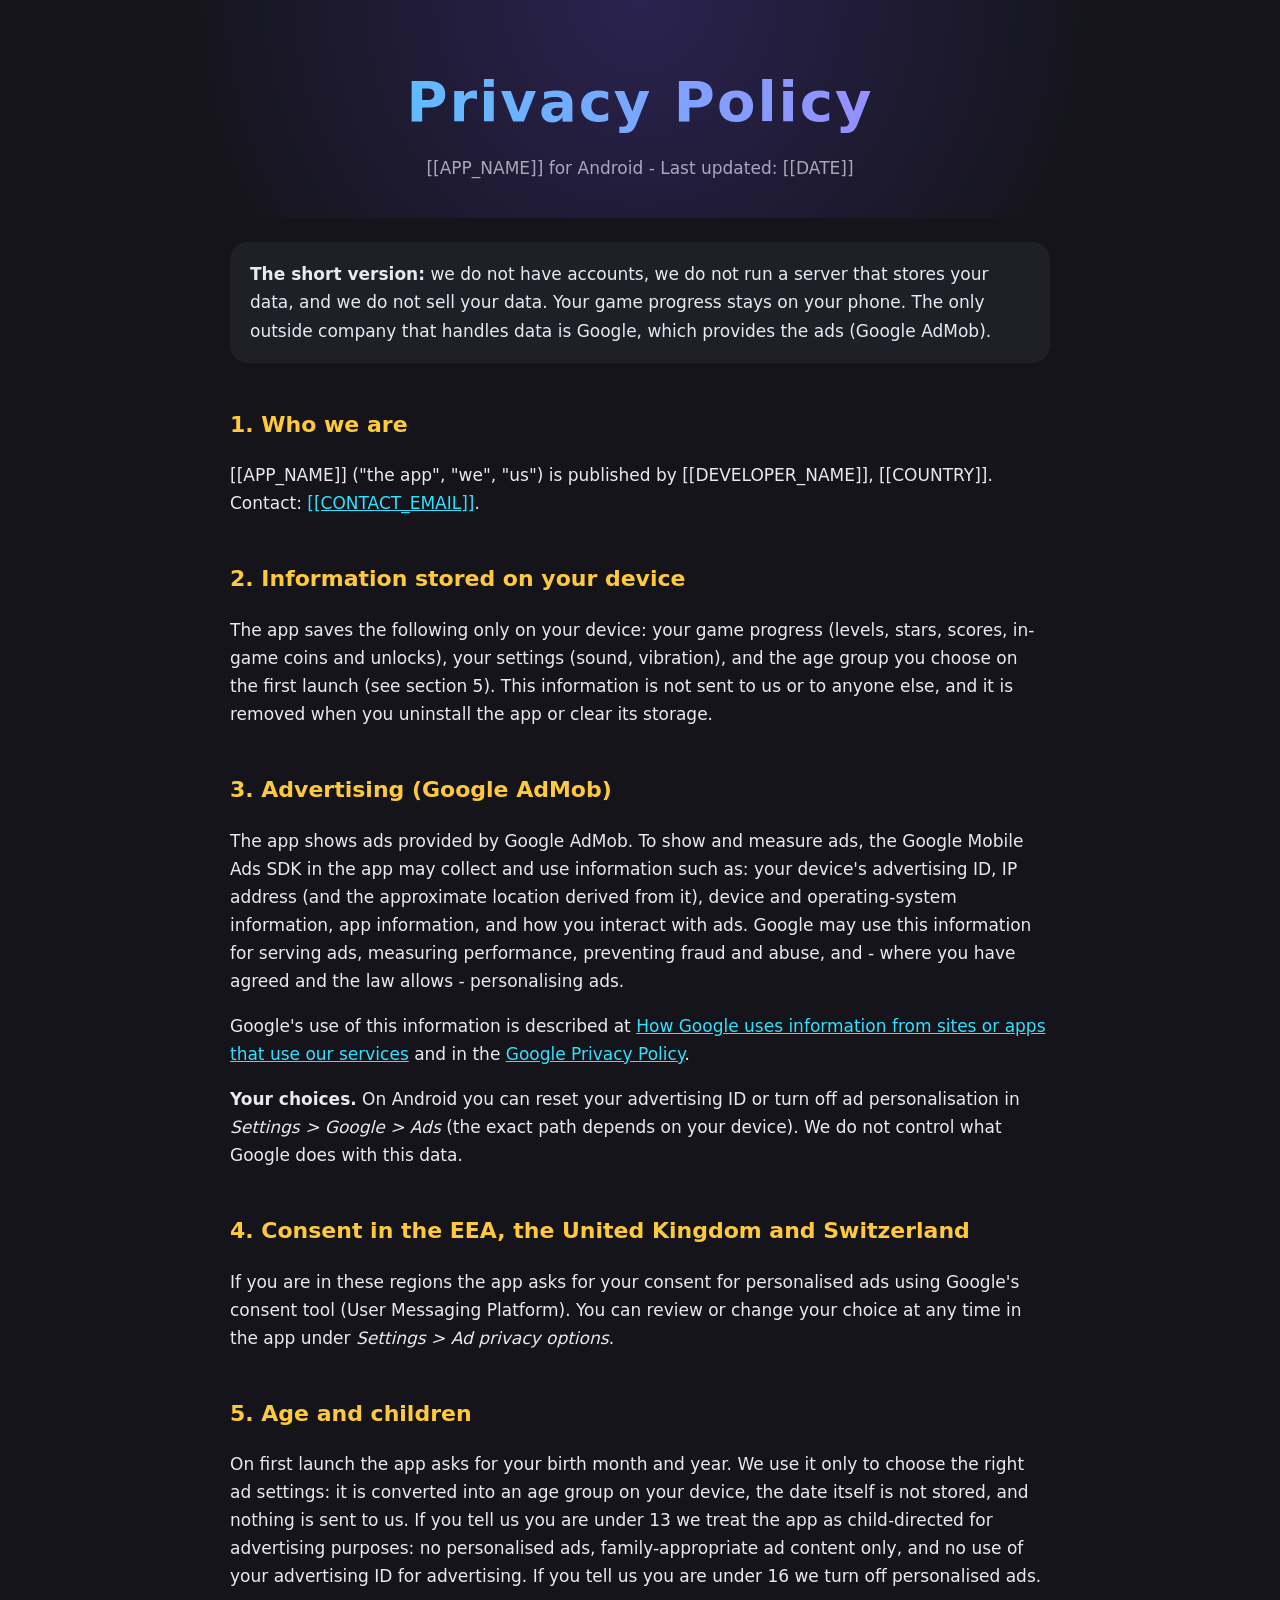
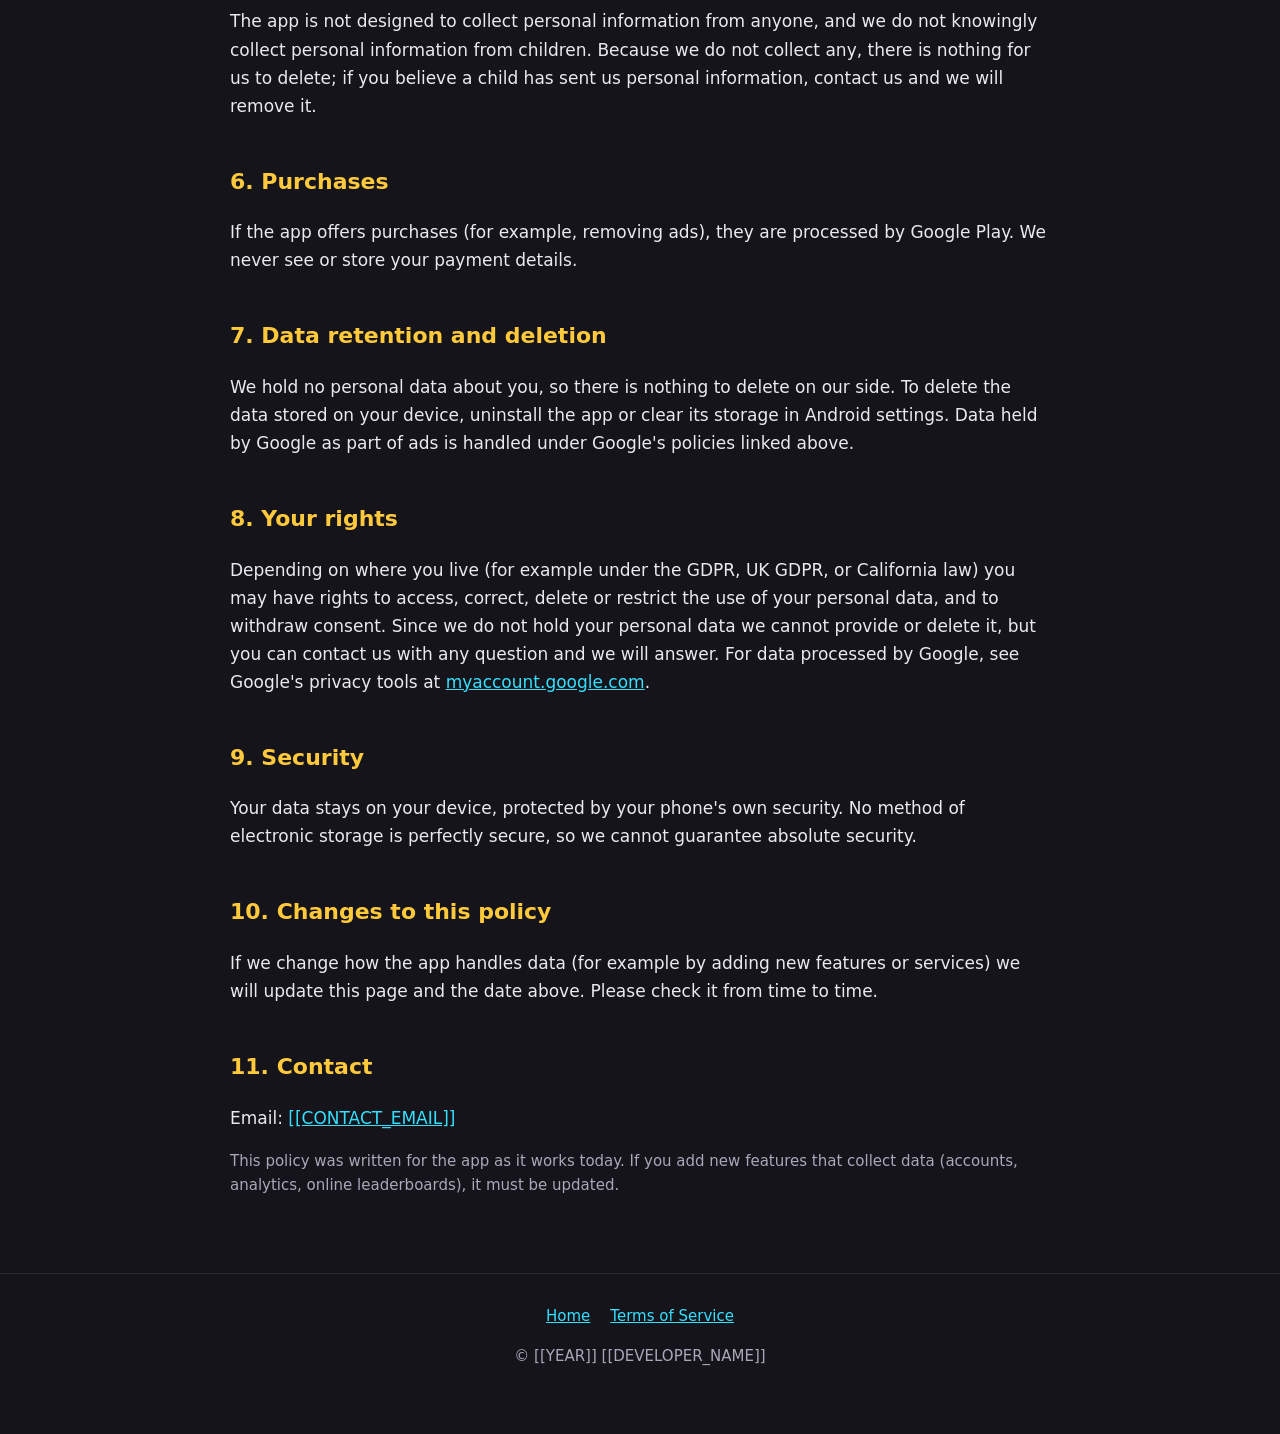
==== privacy.html @ 651bb615 "Add files via upload" ====
<!DOCTYPE html>
<html lang="en"><head><meta charset="utf-8"><meta name="viewport" content="width=device-width,initial-scale=1">
<title>Privacy Policy - [[APP_NAME]]</title><link rel="stylesheet" href="style.css"></head>
<body>
<header><h1>Privacy Policy</h1><div class="tag">[[APP_NAME]] for Android - Last updated: [[DATE]]</div></header>
<main>
<div class="card"><b>The short version:</b> we do not have accounts, we do not run a server that stores your data, and we do not sell your data. Your game progress stays on your phone. The only outside company that handles data is Google, which provides the ads (Google AdMob).</div>

<h2>1. Who we are</h2>
<p>[[APP_NAME]] ("the app", "we", "us") is published by [[DEVELOPER_NAME]], [[COUNTRY]]. Contact: <a href="mailto:[[CONTACT_EMAIL]]">[[CONTACT_EMAIL]]</a>.</p>

<h2>2. Information stored on your device</h2>
<p>The app saves the following only on your device: your game progress (levels, stars, scores, in-game coins and unlocks), your settings (sound, vibration), and the age group you choose on the first launch (see section 5). This information is not sent to us or to anyone else, and it is removed when you uninstall the app or clear its storage.</p>

<h2>3. Advertising (Google AdMob)</h2>
<p>The app shows ads provided by Google AdMob. To show and measure ads, the Google Mobile Ads SDK in the app may collect and use information such as: your device's advertising ID, IP address (and the approximate location derived from it), device and operating-system information, app information, and how you interact with ads. Google may use this information for serving ads, measuring performance, preventing fraud and abuse, and - where you have agreed and the law allows - personalising ads.</p>
<p>Google's use of this information is described at <a href="https://policies.google.com/technologies/partner-sites">How Google uses information from sites or apps that use our services</a> and in the <a href="https://policies.google.com/privacy">Google Privacy Policy</a>.</p>
<p><b>Your choices.</b> On Android you can reset your advertising ID or turn off ad personalisation in <i>Settings &gt; Google &gt; Ads</i> (the exact path depends on your device). We do not control what Google does with this data.</p>

<h2>4. Consent in the EEA, the United Kingdom and Switzerland</h2>
<p>If you are in these regions the app asks for your consent for personalised ads using Google's consent tool (User Messaging Platform). You can review or change your choice at any time in the app under <i>Settings &gt; Ad privacy options</i>.</p>

<h2>5. Age and children</h2>
<p>On first launch the app asks for your birth month and year. We use it only to choose the right ad settings: it is converted into an age group on your device, the date itself is not stored, and nothing is sent to us. If you tell us you are under 13 we treat the app as child-directed for advertising purposes: no personalised ads, family-appropriate ad content only, and no use of your advertising ID for advertising. If you tell us you are under 16 we turn off personalised ads.</p>
<p>The app is not designed to collect personal information from anyone, and we do not knowingly collect personal information from children. Because we do not collect any, there is nothing for us to delete; if you believe a child has sent us personal information, contact us and we will remove it.</p>

<h2>6. Purchases</h2>
<p>If the app offers purchases (for example, removing ads), they are processed by Google Play. We never see or store your payment details.</p>

<h2>7. Data retention and deletion</h2>
<p>We hold no personal data about you, so there is nothing to delete on our side. To delete the data stored on your device, uninstall the app or clear its storage in Android settings. Data held by Google as part of ads is handled under Google's policies linked above.</p>

<h2>8. Your rights</h2>
<p>Depending on where you live (for example under the GDPR, UK GDPR, or California law) you may have rights to access, correct, delete or restrict the use of your personal data, and to withdraw consent. Since we do not hold your personal data we cannot provide or delete it, but you can contact us with any question and we will answer. For data processed by Google, see Google's privacy tools at <a href="https://myaccount.google.com/">myaccount.google.com</a>.</p>

<h2>9. Security</h2>
<p>Your data stays on your device, protected by your phone's own security. No method of electronic storage is perfectly secure, so we cannot guarantee absolute security.</p>

<h2>10. Changes to this policy</h2>
<p>If we change how the app handles data (for example by adding new features or services) we will update this page and the date above. Please check it from time to time.</p>

<h2>11. Contact</h2>
<p>Email: <a href="mailto:[[CONTACT_EMAIL]]">[[CONTACT_EMAIL]]</a></p>
<p class="note">This policy was written for the app as it works today. If you add new features that collect data (accounts, analytics, online leaderboards), it must be updated.</p>
</main>
<footer><nav><a href="index.html">Home</a><a href="terms.html">Terms of Service</a></nav><p>&copy; [[YEAR]] [[DEVELOPER_NAME]]</p></footer>
</body></html>
---- style.css ----
:root{--bg:#14141a;--card:#1f1f28;--ink:#e9e9f2;--mut:#a8a8ba;--a:#35e0ff;--b:#c06bff;--g:#ffc93c}
*{box-sizing:border-box}
body{margin:0;background:var(--bg);color:var(--ink);font:17px/1.65 system-ui,-apple-system,"Segoe UI",Roboto,Arial,sans-serif}
a{color:var(--a)}
header{padding:56px 20px 36px;text-align:center;background:radial-gradient(circle at 50% 0,#2a2350 0,var(--bg) 70%)}
h1{margin:0;font-size:clamp(34px,8vw,56px);letter-spacing:2px;background:linear-gradient(90deg,var(--a),var(--b));-webkit-background-clip:text;background-clip:text;color:transparent}
.sub{color:var(--g);font-weight:700;letter-spacing:2px;margin-top:8px}
.tag{color:var(--mut);margin-top:6px}
main{max-width:860px;margin:0 auto;padding:10px 20px 60px}
h2{margin-top:2em;color:var(--g);font-size:22px}
h3{margin-top:1.4em;font-size:18px}
.card{background:var(--card);border-radius:18px;padding:18px 20px;margin:14px 0}
.grid{display:grid;grid-template-columns:repeat(auto-fit,minmax(240px,1fr));gap:14px}
.grid .card{margin:0}
.grid b{color:var(--a)}
footer{text-align:center;color:var(--mut);padding:30px 20px 50px;border-top:1px solid #2b2b36;font-size:15px}
nav a{margin:0 10px}
.note{color:var(--mut);font-size:15px}
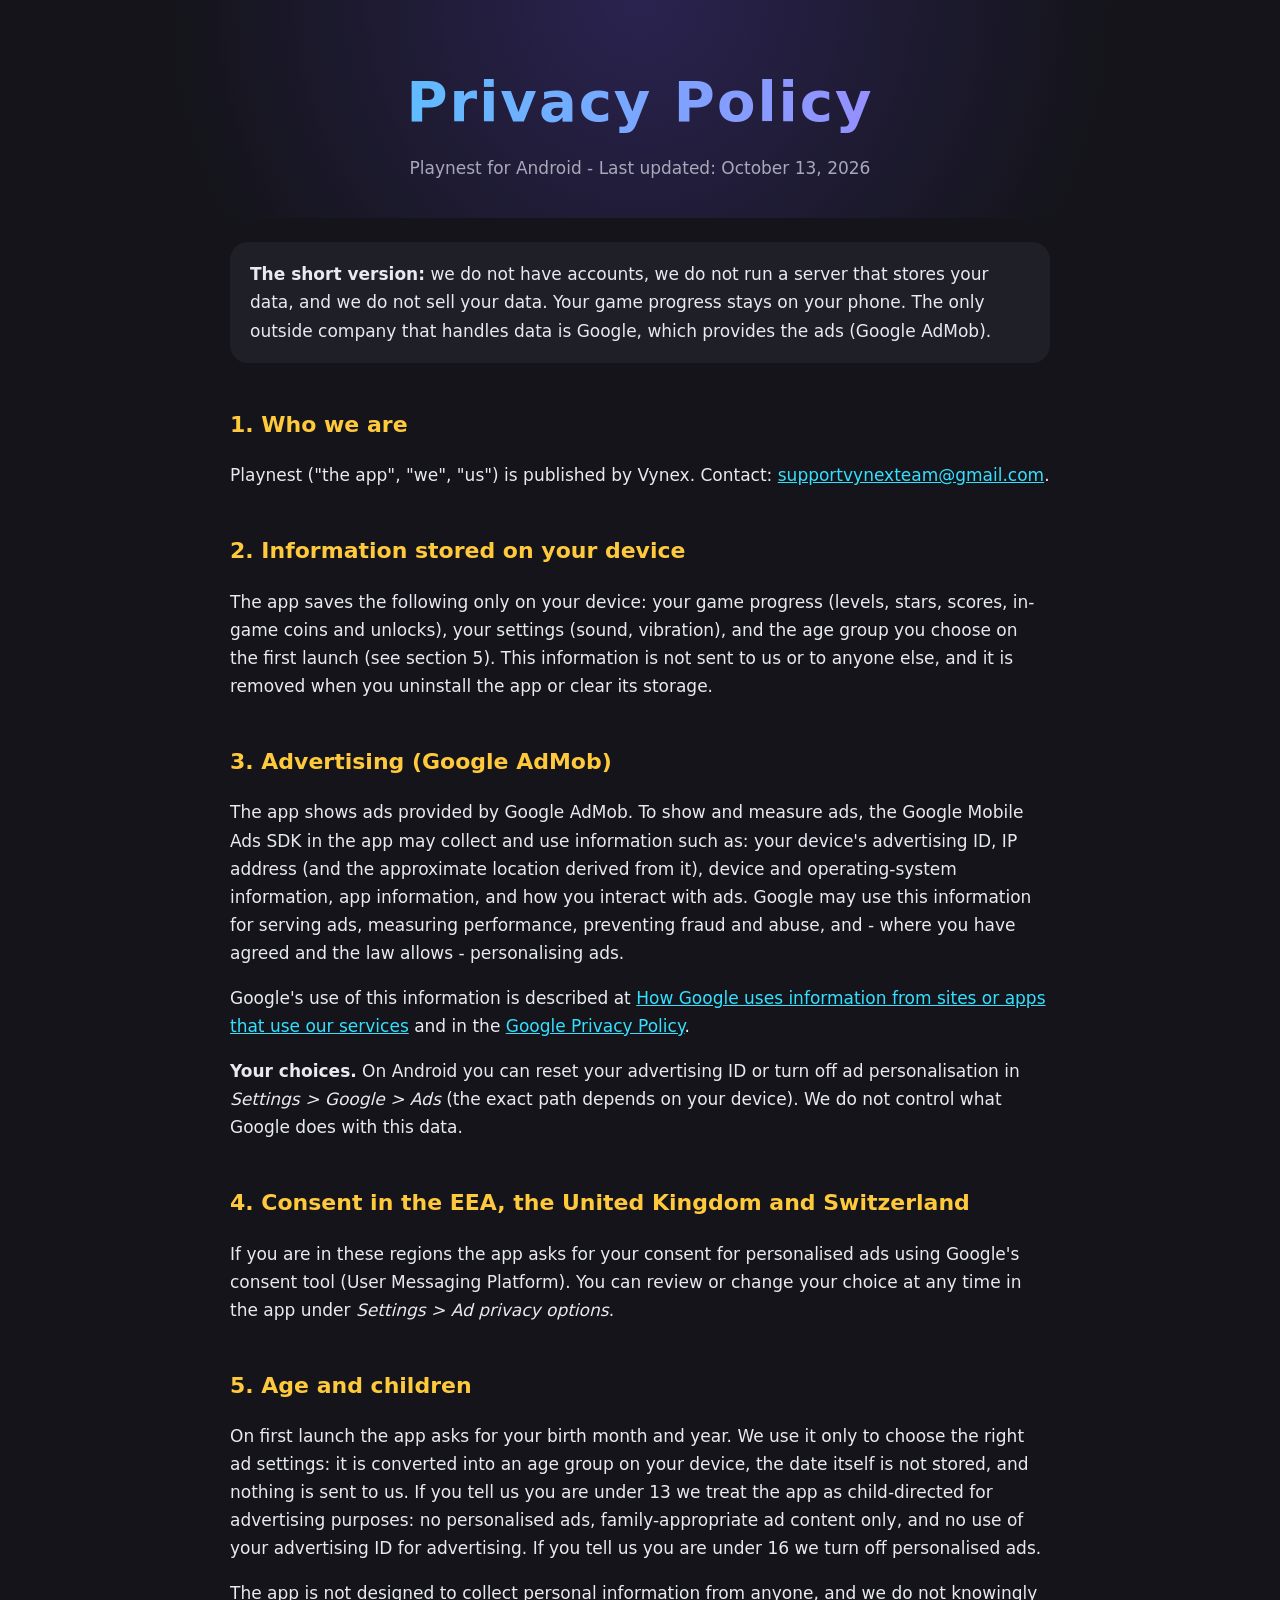
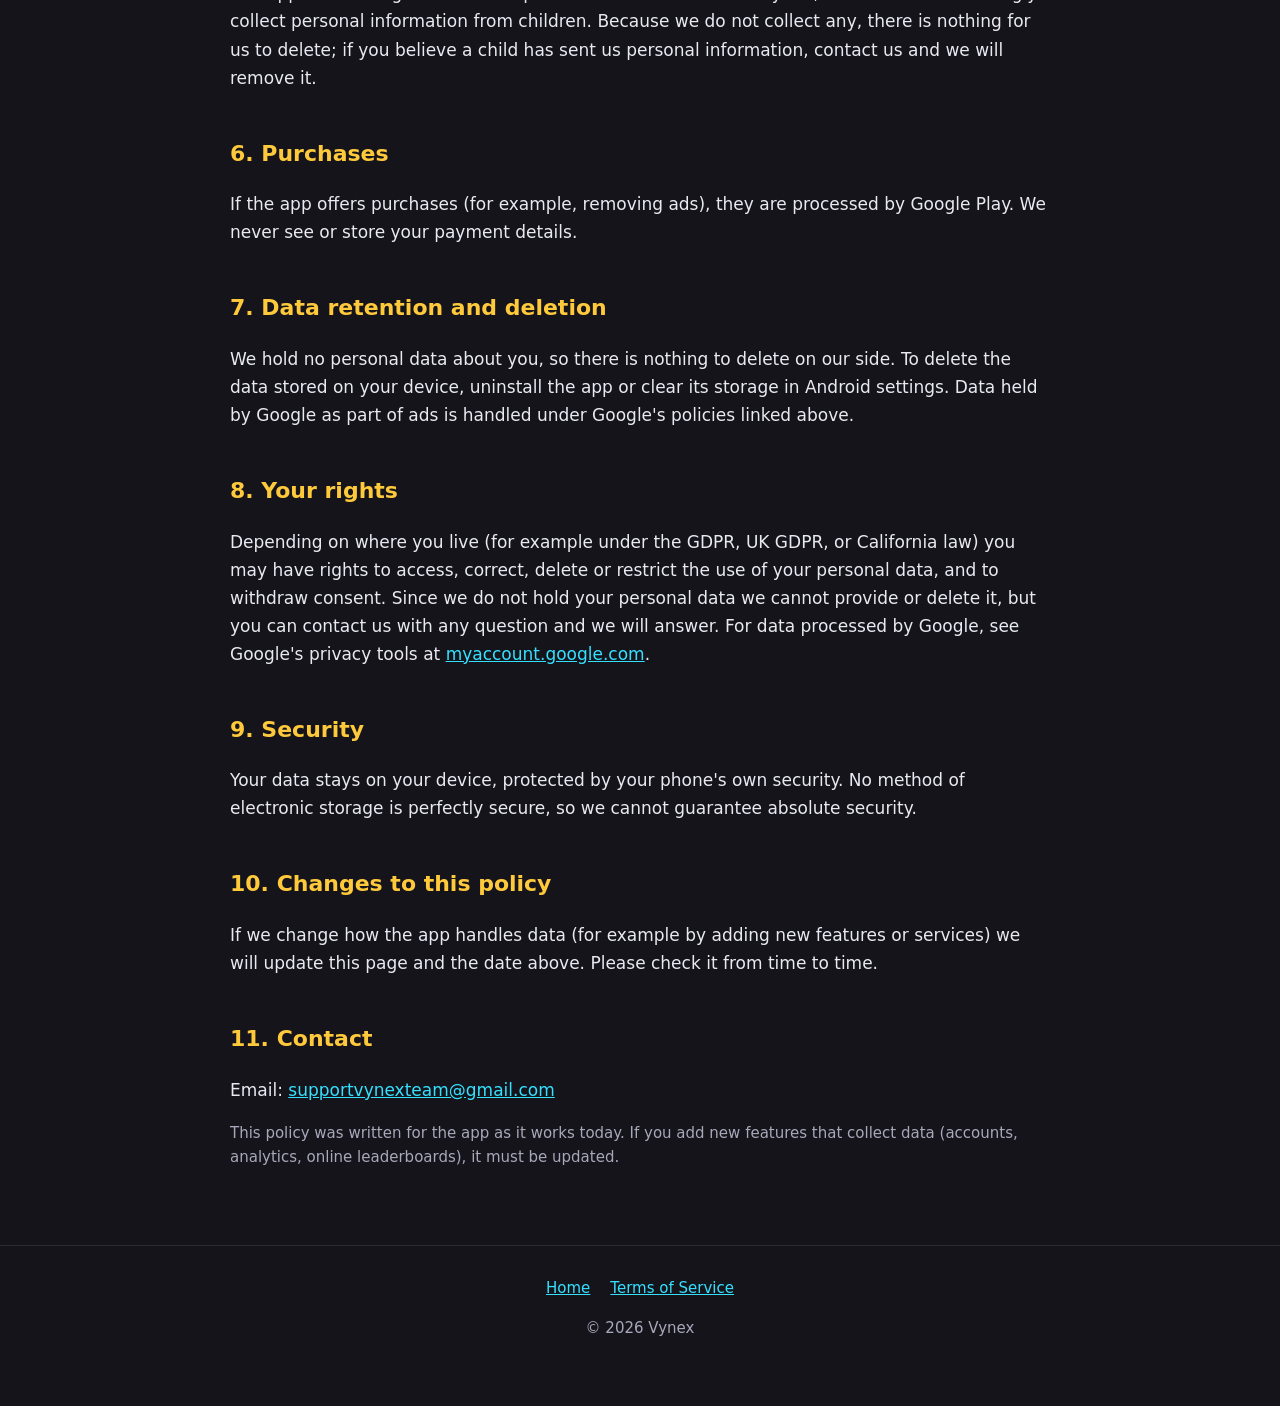
==== commit 81bb26d7: "Add files via upload" ====
--- a/privacy.html
+++ b/privacy.html
@@ -1,13 +1,13 @@
 <!DOCTYPE html>
 <html lang="en"><head><meta charset="utf-8"><meta name="viewport" content="width=device-width,initial-scale=1">
-<title>Privacy Policy - [[APP_NAME]]</title><link rel="stylesheet" href="style.css"></head>
+<title>Privacy Policy - Playnest</title><link rel="stylesheet" href="style.css"></head>
 <body>
-<header><h1>Privacy Policy</h1><div class="tag">[[APP_NAME]] for Android - Last updated: [[DATE]]</div></header>
+<header><h1>Privacy Policy</h1><div class="tag">Playnest for Android - Last updated: October 13, 2026</div></header>
 <main>
 <div class="card"><b>The short version:</b> we do not have accounts, we do not run a server that stores your data, and we do not sell your data. Your game progress stays on your phone. The only outside company that handles data is Google, which provides the ads (Google AdMob).</div>
 
 <h2>1. Who we are</h2>
-<p>[[APP_NAME]] ("the app", "we", "us") is published by [[DEVELOPER_NAME]], [[COUNTRY]]. Contact: <a href="mailto:[[CONTACT_EMAIL]]">[[CONTACT_EMAIL]]</a>.</p>
+<p>Playnest ("the app", "we", "us") is published by Vynex. Contact: <a href="mailto:supportvynexteam@gmail.com">supportvynexteam@gmail.com</a>.</p>
 
 <h2>2. Information stored on your device</h2>
 <p>The app saves the following only on your device: your game progress (levels, stars, scores, in-game coins and unlocks), your settings (sound, vibration), and the age group you choose on the first launch (see section 5). This information is not sent to us or to anyone else, and it is removed when you uninstall the app or clear its storage.</p>
@@ -40,8 +40,8 @@
 <p>If we change how the app handles data (for example by adding new features or services) we will update this page and the date above. Please check it from time to time.</p>
 
 <h2>11. Contact</h2>
-<p>Email: <a href="mailto:[[CONTACT_EMAIL]]">[[CONTACT_EMAIL]]</a></p>
+<p>Email: <a href="mailto:supportvynexteam@gmail.com">supportvynexteam@gmail.com</a></p>
 <p class="note">This policy was written for the app as it works today. If you add new features that collect data (accounts, analytics, online leaderboards), it must be updated.</p>
 </main>
-<footer><nav><a href="index.html">Home</a><a href="terms.html">Terms of Service</a></nav><p>&copy; [[YEAR]] [[DEVELOPER_NAME]]</p></footer>
+<footer><nav><a href="index.html">Home</a><a href="terms.html">Terms of Service</a></nav><p>&copy; 2026 Vynex</p></footer>
 </body></html>
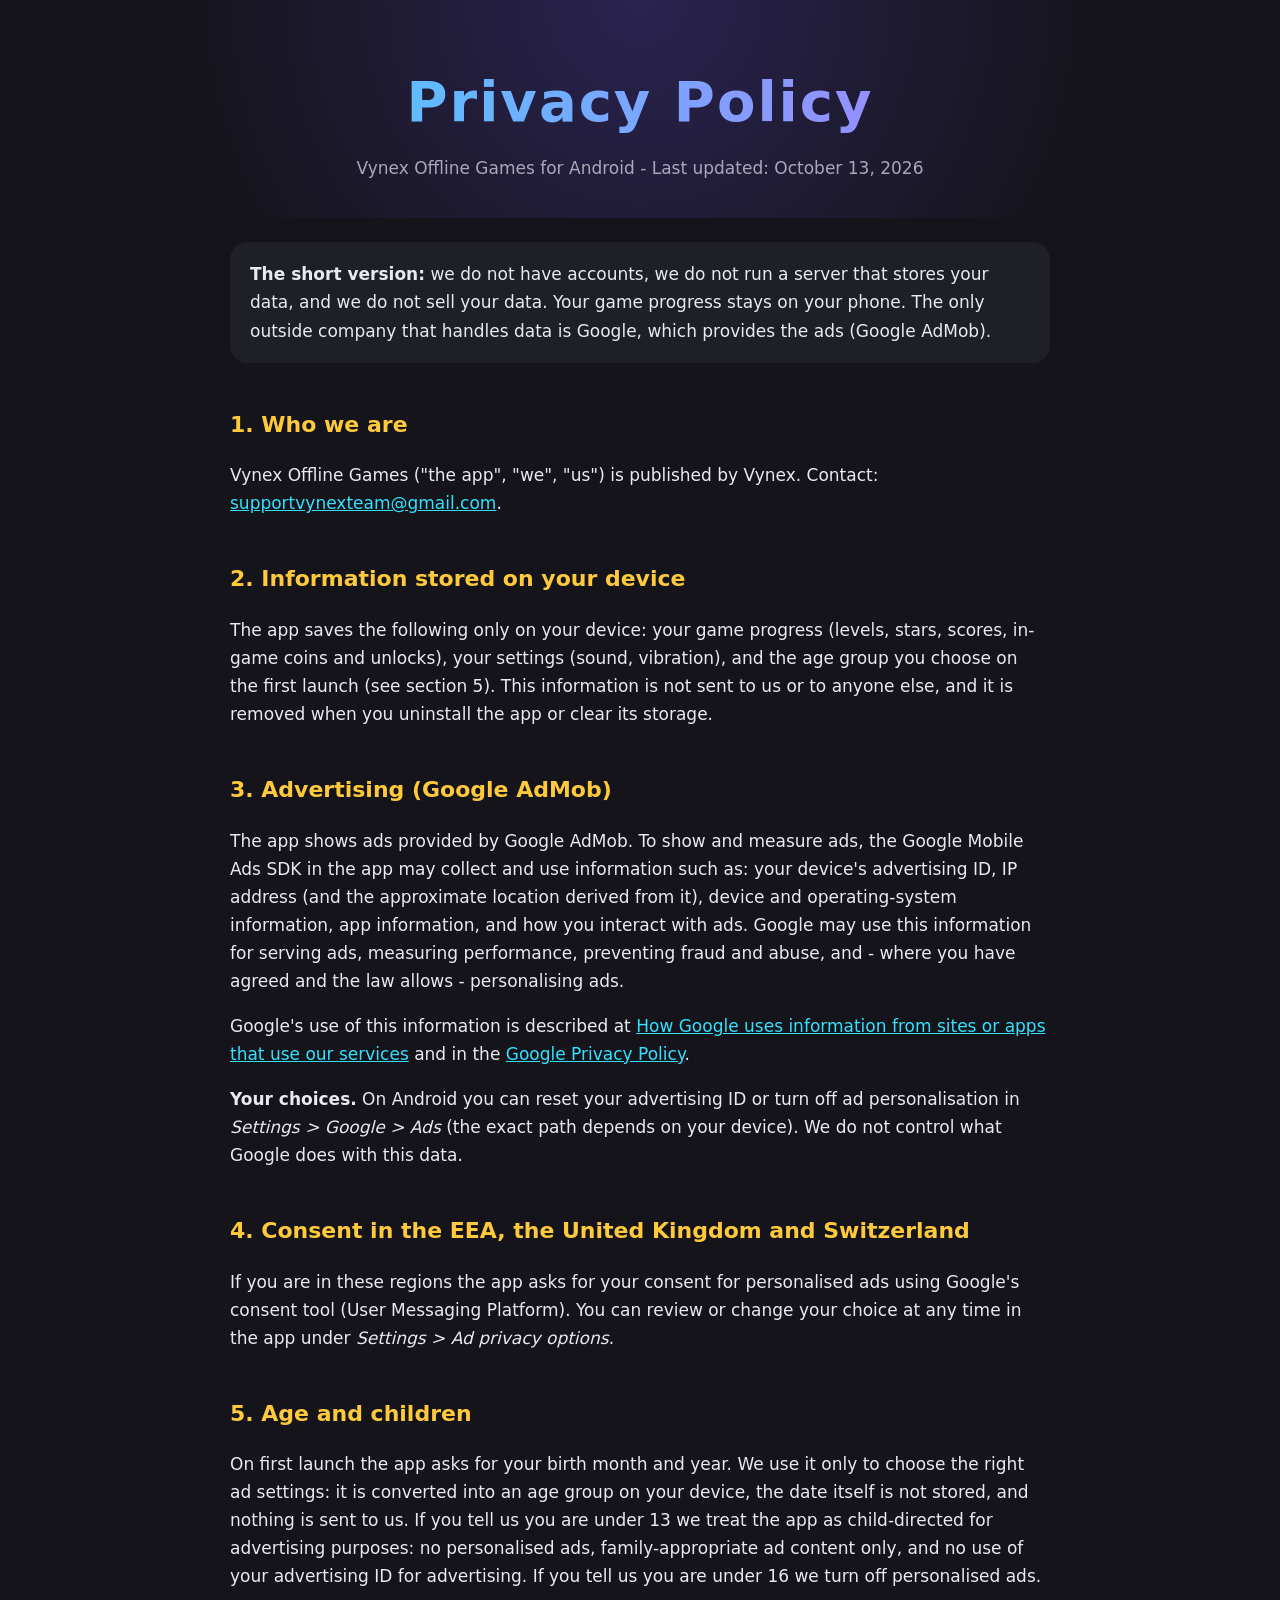
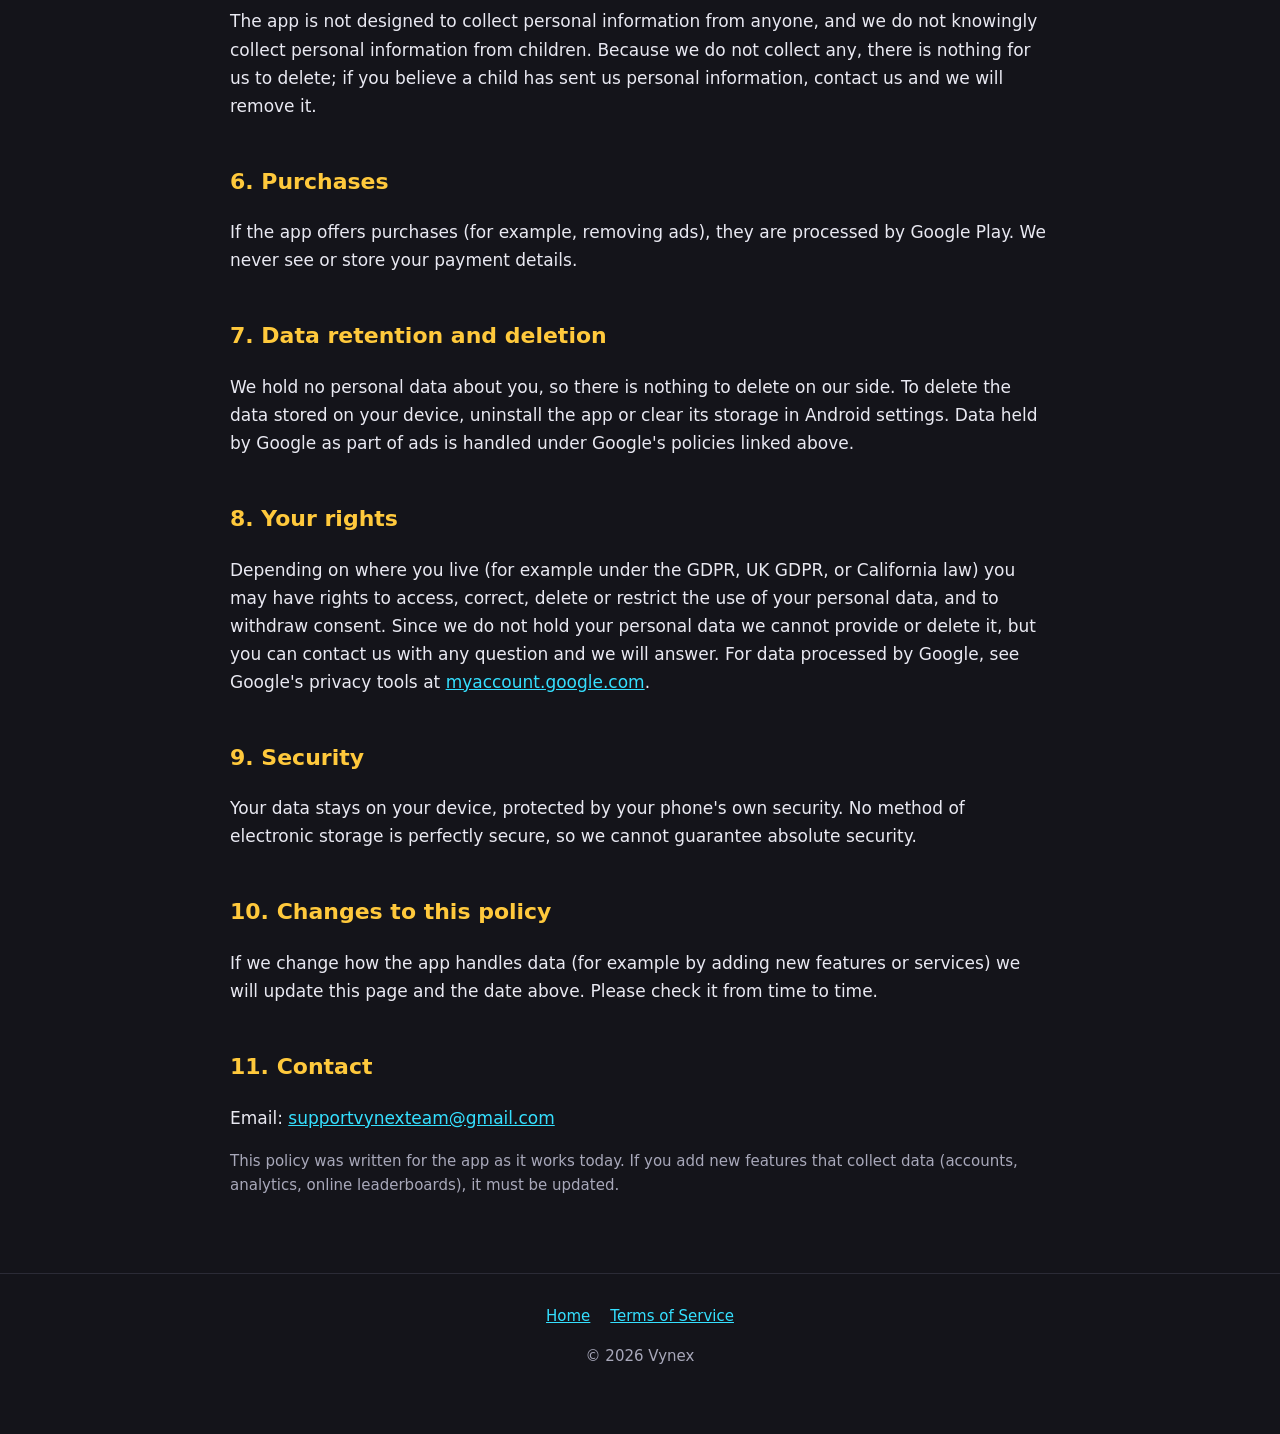
==== commit 58328b23: "Add files via upload" ====
--- a/privacy.html
+++ b/privacy.html
@@ -1,13 +1,13 @@
 <!DOCTYPE html>
 <html lang="en"><head><meta charset="utf-8"><meta name="viewport" content="width=device-width,initial-scale=1">
-<title>Privacy Policy - Playnest</title><link rel="stylesheet" href="style.css"></head>
+<title>Privacy Policy - Vynex Offline Games</title><link rel="stylesheet" href="style.css"></head>
 <body>
-<header><h1>Privacy Policy</h1><div class="tag">Playnest for Android - Last updated: October 13, 2026</div></header>
+<header><h1>Privacy Policy</h1><div class="tag">Vynex Offline Games for Android - Last updated: October 13, 2026</div></header>
 <main>
 <div class="card"><b>The short version:</b> we do not have accounts, we do not run a server that stores your data, and we do not sell your data. Your game progress stays on your phone. The only outside company that handles data is Google, which provides the ads (Google AdMob).</div>
 
 <h2>1. Who we are</h2>
-<p>Playnest ("the app", "we", "us") is published by Vynex. Contact: <a href="mailto:supportvynexteam@gmail.com">supportvynexteam@gmail.com</a>.</p>
+<p>Vynex Offline Games ("the app", "we", "us") is published by Vynex. Contact: <a href="mailto:supportvynexteam@gmail.com">supportvynexteam@gmail.com</a>.</p>
 
 <h2>2. Information stored on your device</h2>
 <p>The app saves the following only on your device: your game progress (levels, stars, scores, in-game coins and unlocks), your settings (sound, vibration), and the age group you choose on the first launch (see section 5). This information is not sent to us or to anyone else, and it is removed when you uninstall the app or clear its storage.</p>
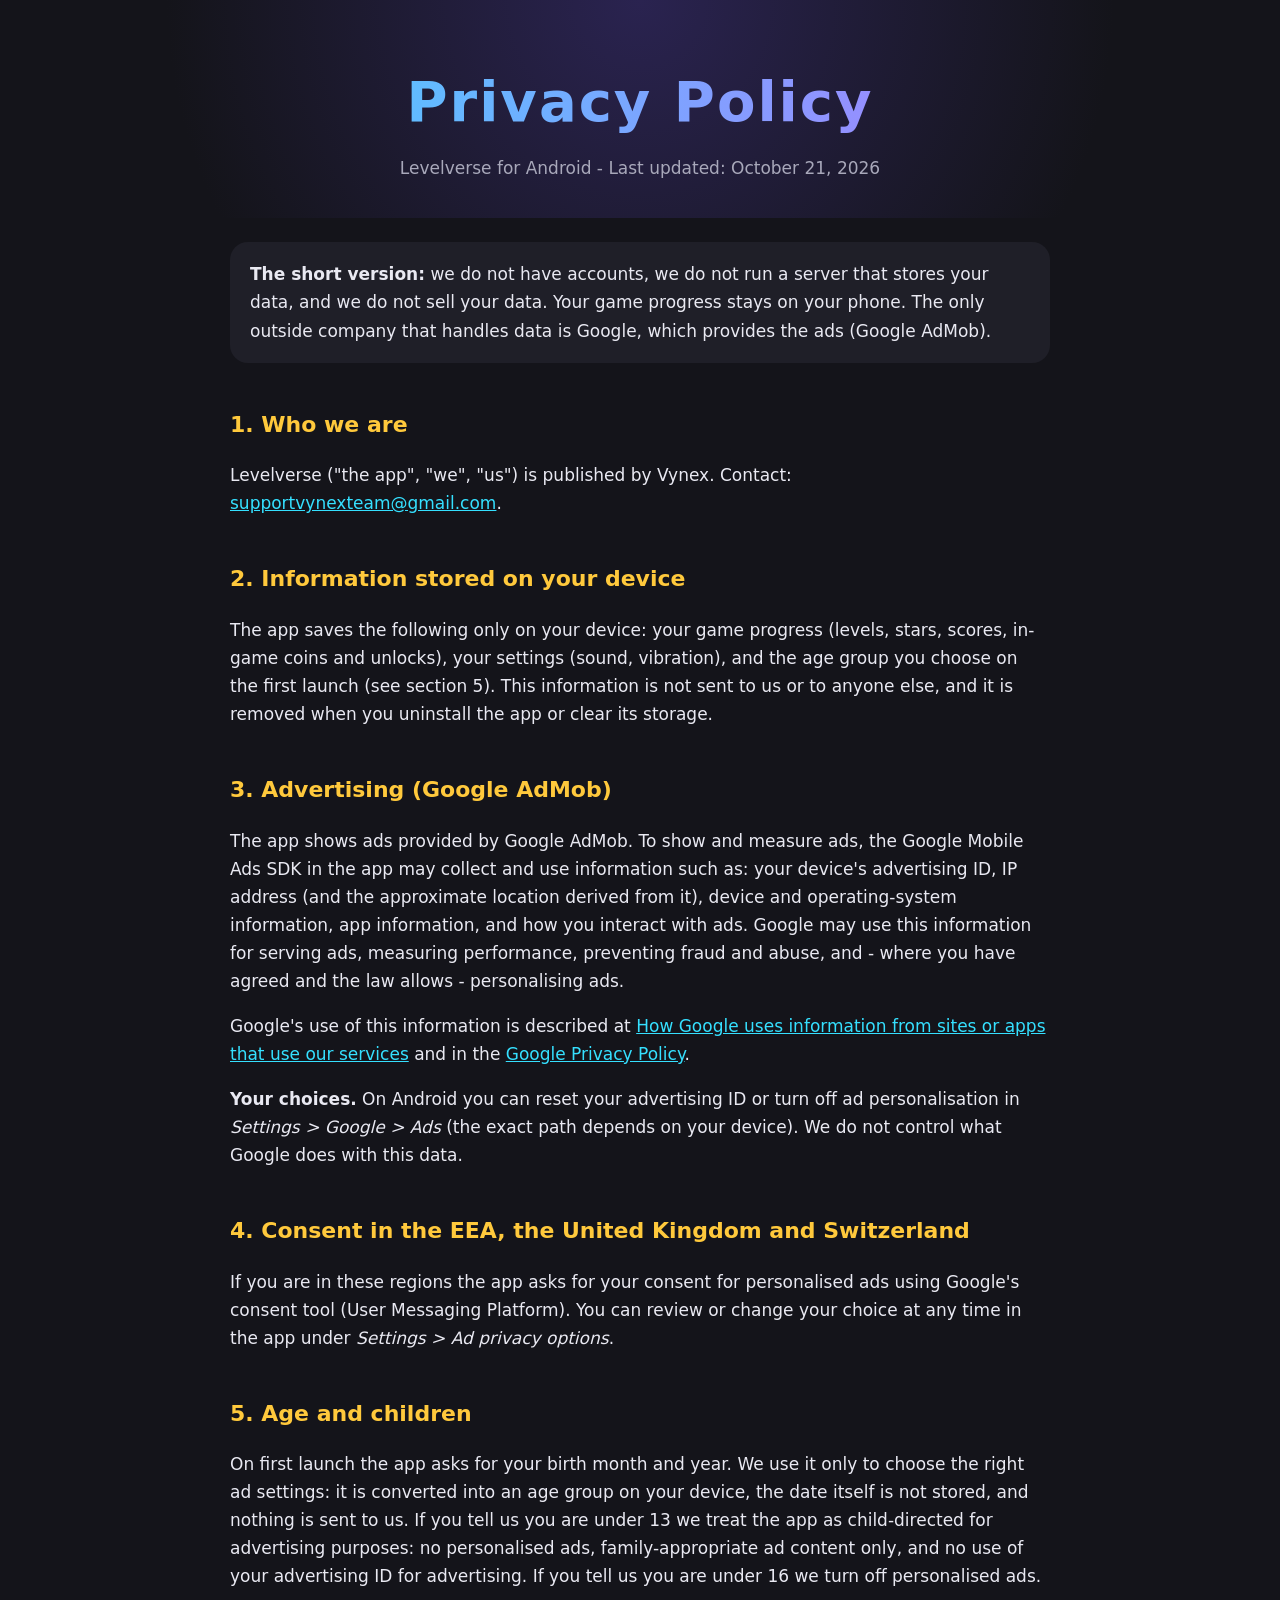
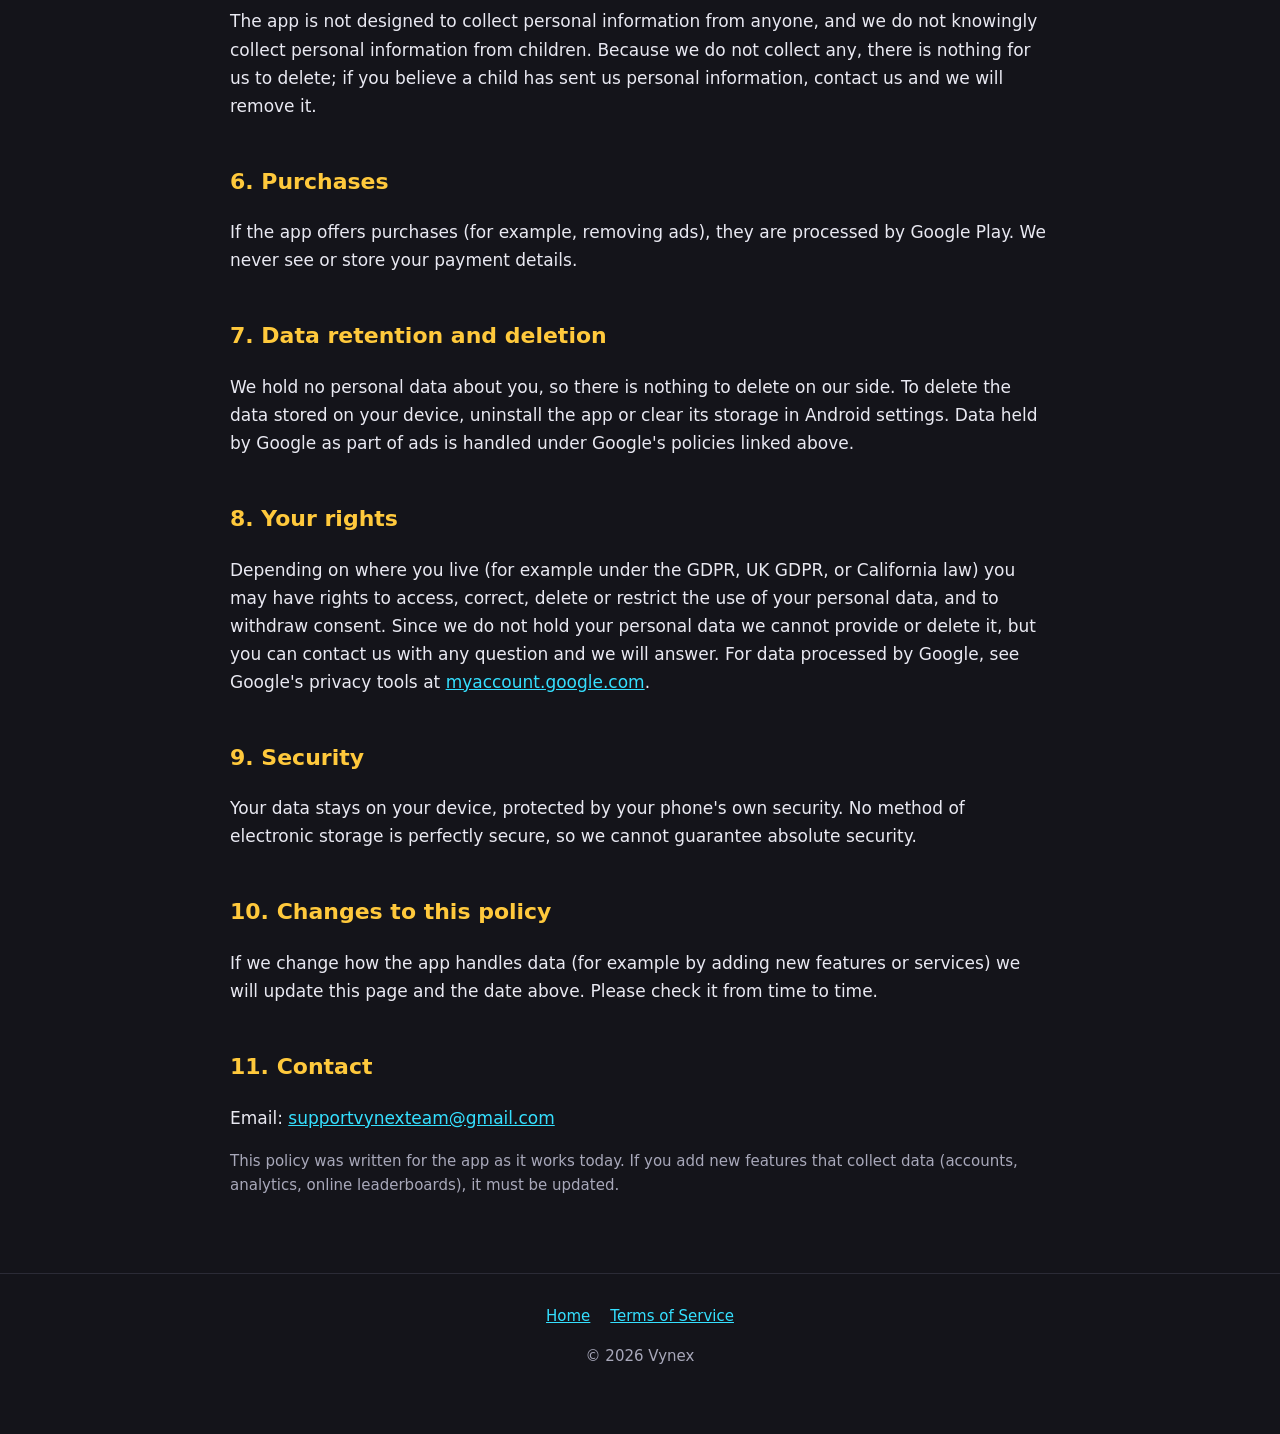
==== commit c181b800: "Add files via upload" ====
--- a/privacy.html
+++ b/privacy.html
@@ -1,13 +1,13 @@
 <!DOCTYPE html>
 <html lang="en"><head><meta charset="utf-8"><meta name="viewport" content="width=device-width,initial-scale=1">
-<title>Privacy Policy - Vynex Offline Games</title><link rel="stylesheet" href="style.css"></head>
+<title>Privacy Policy - Levelverse: Offline Games</title><link rel="stylesheet" href="style.css"></head>
 <body>
-<header><h1>Privacy Policy</h1><div class="tag">Vynex Offline Games for Android - Last updated: October 13, 2026</div></header>
+<header><h1>Privacy Policy</h1><div class="tag">Levelverse for Android - Last updated: October 21, 2026</div></header>
 <main>
 <div class="card"><b>The short version:</b> we do not have accounts, we do not run a server that stores your data, and we do not sell your data. Your game progress stays on your phone. The only outside company that handles data is Google, which provides the ads (Google AdMob).</div>
 
 <h2>1. Who we are</h2>
-<p>Vynex Offline Games ("the app", "we", "us") is published by Vynex. Contact: <a href="mailto:supportvynexteam@gmail.com">supportvynexteam@gmail.com</a>.</p>
+<p>Levelverse ("the app", "we", "us") is published by Vynex. Contact: <a href="mailto:supportvynexteam@gmail.com">supportvynexteam@gmail.com</a>.</p>
 
 <h2>2. Information stored on your device</h2>
 <p>The app saves the following only on your device: your game progress (levels, stars, scores, in-game coins and unlocks), your settings (sound, vibration), and the age group you choose on the first launch (see section 5). This information is not sent to us or to anyone else, and it is removed when you uninstall the app or clear its storage.</p>
